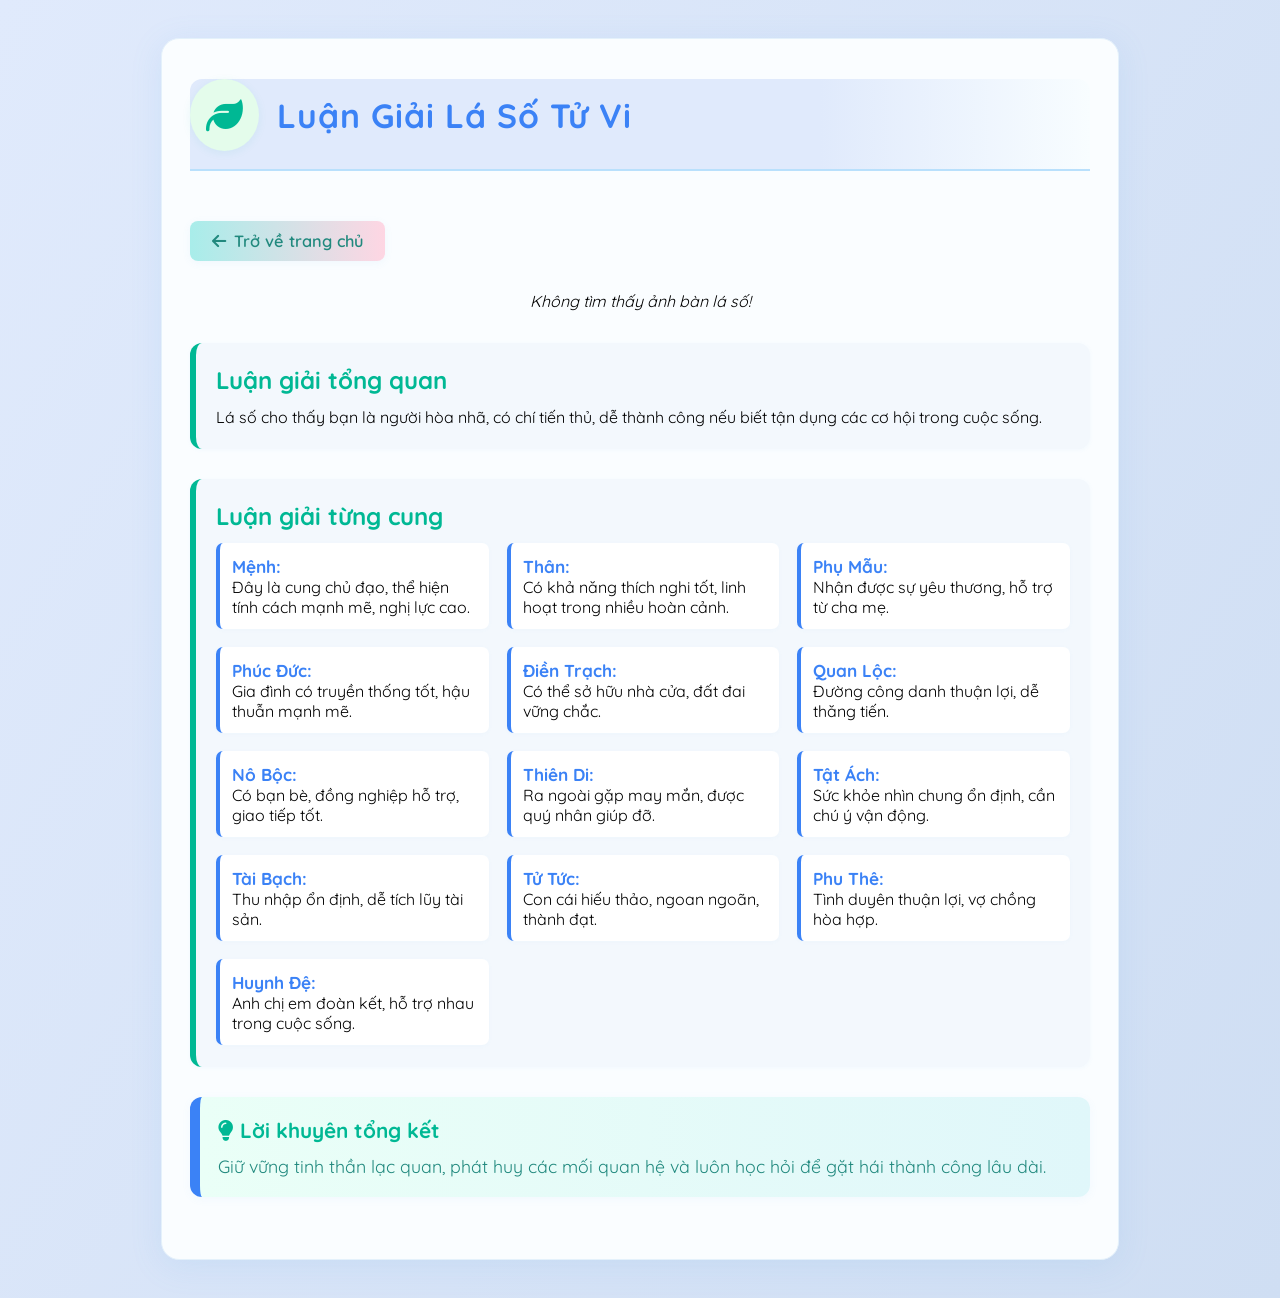
==== luangiai.html @ 6a305ca6 "Add file luận giải" ====
﻿<!DOCTYPE html>
<html lang="vi">
<head>
    <meta charset="UTF-8">
    <title>Luận Giải Lá Số Tử Vi</title>
    <meta name="viewport" content="width=device-width, initial-scale=1">
    <!-- Google Fonts -->
    <link href="https://fonts.googleapis.com/css?family=Quicksand:500,700&display=swap" rel="stylesheet">
    <!-- Font Awesome for icons -->
    <link rel="stylesheet" href="https://cdnjs.cloudflare.com/ajax/libs/font-awesome/6.4.2/css/all.min.css">
    <style>
        body {
            font-family: 'Quicksand', Arial, sans-serif;
            background: linear-gradient(120deg, #e0eafc 0%, #cfdef3 100%);
            margin: 0;
            padding: 0;
        }

        .container {
            max-width: 900px;
            margin: 38px auto;
            background: #fafdff;
            border-radius: 18px;
            box-shadow: 0 6px 32px rgba(98,168,230,0.13);
            padding: 40px 28px 32px 28px;
            border: 1.5px solid #e4f1fb;
        }

        .header {
            display: flex;
            align-items: center;
            gap: 18px;
            margin-bottom: 32px;
            border-bottom: 2px solid #b9e0fc;
            padding-bottom: 18px;
            background: linear-gradient(90deg, #e0eafc 70%, #f8fdff 100%);
            border-radius: 12px 12px 0 0;
        }

            .header .icon {
                font-size: 2.3rem;
                color: #00b894;
                background: #e4fceb;
                border-radius: 50%;
                padding: 13px 16px;
                box-shadow: 0 2px 10px rgba(0,184,148,0.08);
            }

            .header h1 {
                margin: 0;
                color: #3b82f6;
                font-weight: 700;
                font-size: 2.1rem;
                letter-spacing: 1px;
            }

        .back-btn {
            display: inline-flex;
            align-items: center;
            gap: 8px;
            background: linear-gradient(90deg, #a8edea 0%, #fed6e3 100%);
            color: #21897e;
            font-size: 1.02em;
            font-weight: 600;
            padding: 10px 22px;
            border: none;
            border-radius: 8px;
            box-shadow: 0 2px 8px rgba(98,168,230,0.07);
            margin-top: 18px;
            margin-bottom: 30px;
            cursor: pointer;
            transition: background 0.2s, color 0.2s;
            text-decoration: none;
            outline: none;
        }

            .back-btn:hover, .back-btn:focus {
                background: linear-gradient(90deg, #fed6e3 0%, #a8edea 100%);
                color: #00b894;
            }

        .svg-holder {
            text-align: center;
            margin-bottom: 32px;
        }

            .svg-holder img, .svg-holder svg {
                width: 400px;
                max-width: 100%;
                border-radius: 12px;
                background: #f2fcfb;
                padding: 8px;
                border: 1.5px solid #bce3dd;
                box-shadow: 0 2px 10px rgba(0,184,148,0.07);
            }

        .section {
            margin-bottom: 30px;
            background: #f3f8fd;
            border-radius: 12px;
            padding: 22px 20px;
            box-shadow: 0 1px 4px rgba(98,168,230,0.06);
            border-left: 6px solid #00b894;
            transition: background 0.3s;
        }

            .section h2, .section h3 {
                color: #00b894;
                margin-top: 0;
                margin-bottom: 12px;
            }

        .cung-list {
            display: grid;
            grid-template-columns: repeat(auto-fit, minmax(250px, 1fr));
            gap: 18px;
        }

        .cung-item {
            background: #fff;
            border-radius: 7px;
            box-shadow: 0 1px 4px rgba(98,168,230,0.04);
            padding: 13px 12px 12px 12px;
            border-left: 4px solid #3b82f6;
            margin-bottom: 0;
        }

            .cung-item b {
                color: #3b82f6;
                font-size: 1.08em;
            }

        .advice {
            background: linear-gradient(90deg, #eafff7 0%, #e0f7fa 100%);
            border-left: 10px solid #3b82f6;
            padding: 20px 18px;
            border-radius: 12px;
            font-size: 1.11em;
            color: #21897e;
            box-shadow: 0 2px 10px rgba(98,168,230,0.06);
        }

        @media (max-width: 700px) {
            .container {
                padding: 10px 2vw;
            }

            .svg-holder img, .svg-holder svg {
                width: 98vw;
            }

            .section {
                padding: 12px 4px;
            }

            .advice {
                padding: 12px 4px;
            }

            .back-btn {
                width: 100%;
                justify-content: center;
            }
        }
    </style>
</head>
<body>
    <div class="container">
        <div class="header">
            <span class="icon"><i class="fa-solid fa-leaf"></i></span>
            <h1>Luận Giải Lá Số Tử Vi</h1>
        </div>
        <a class="back-btn" href="index.html">
            <i class="fa-solid fa-arrow-left"></i> Trở về trang chủ
        </a>
        <div class="svg-holder" id="svg-holder">
            <!-- SVG hoặc hình ảnh lá số sẽ được hiển thị tại đây -->
            <em>Đang tải lá số...</em>
        </div>
        <div class="section" id="general">
            <h2>Luận giải tổng quan</h2>
            <div id="general-content">Đang tải...</div>
        </div>
        <div class="section" id="cung">
            <h2>Luận giải từng cung</h2>
            <div class="cung-list" id="cung-content">
                Đang tải...
            </div>
        </div>
        <div class="section advice" id="advice">
            <h3><i class="fa-solid fa-lightbulb"></i> Lời khuyên tổng kết</h3>
            <div id="advice-content">Đang tải...</div>
        </div>
    </div>
    <script>
        // Hàm này nhận dữ liệu từ JS khác để hiển thị lên giao diện
        function setLasoData({  general, cung, advice }) {
            const anhBanLaSo = localStorage.getItem('anhBanLaSo');
            if (anhBanLaSo) {
                document.getElementById('svg-holder').innerHTML =
                    `<img src="${anhBanLaSo}" alt="Ảnh bàn lá số" style="max-width:400px;width:100%;border-radius:12px;border:1.5px solid #bce3dd;">`;
            } else {
                document.getElementById('svg-holder').innerHTML =
                    "<em>Không tìm thấy ảnh bàn lá số!</em>";
            }
            // Luận giải tổng quan
            document.getElementById('general-content').innerText = general || 'Chưa có dữ liệu';
            // Luận giải từng cung
            if (Array.isArray(cung) && cung.length > 0) {
                document.getElementById('cung-content').innerHTML =
                    cung.map((item, idx) =>
                        `<div class="cung-item">
                   <b>${item.tenCung}:</b> <br>
                   <span>${item.luandai || ''}</span>
                 </div>`
                    ).join('');
            } else {
                document.getElementById('cung-content').innerHTML = '<em>Chưa có dữ liệu</em>';
            }
            // Lời khuyên
            document.getElementById('advice-content').innerText = advice || 'Chưa có dữ liệu';
        }

        // DEMO dữ liệu mẫu với đầy đủ 13 cung
        setLasoData({
           
            general: "Lá số cho thấy bạn là người hòa nhã, có chí tiến thủ, dễ thành công nếu biết tận dụng các cơ hội trong cuộc sống.",
            cung: [
                { tenCung: 'Mệnh', luandai: 'Đây là cung chủ đạo, thể hiện tính cách mạnh mẽ, nghị lực cao.' },
                { tenCung: 'Thân', luandai: 'Có khả năng thích nghi tốt, linh hoạt trong nhiều hoàn cảnh.' },
                { tenCung: 'Phụ Mẫu', luandai: 'Nhận được sự yêu thương, hỗ trợ từ cha mẹ.' },
                { tenCung: 'Phúc Đức', luandai: 'Gia đình có truyền thống tốt, hậu thuẫn mạnh mẽ.' },
                { tenCung: 'Điền Trạch', luandai: 'Có thể sở hữu nhà cửa, đất đai vững chắc.' },
                { tenCung: 'Quan Lộc', luandai: 'Đường công danh thuận lợi, dễ thăng tiến.' },
                { tenCung: 'Nô Bộc', luandai: 'Có bạn bè, đồng nghiệp hỗ trợ, giao tiếp tốt.' },
                { tenCung: 'Thiên Di', luandai: 'Ra ngoài gặp may mắn, được quý nhân giúp đỡ.' },
                { tenCung: 'Tật Ách', luandai: 'Sức khỏe nhìn chung ổn định, cần chú ý vận động.' },
                { tenCung: 'Tài Bạch', luandai: 'Thu nhập ổn định, dễ tích lũy tài sản.' },
                { tenCung: 'Tử Tức', luandai: 'Con cái hiếu thảo, ngoan ngoãn, thành đạt.' },
                { tenCung: 'Phu Thê', luandai: 'Tình duyên thuận lợi, vợ chồng hòa hợp.' },
                { tenCung: 'Huynh Đệ', luandai: 'Anh chị em đoàn kết, hỗ trợ nhau trong cuộc sống.' }
            ],
            advice: "Giữ vững tinh thần lạc quan, phát huy các mối quan hệ và luôn học hỏi để gặt hái thành công lâu dài."
        });

       
    </script>
</body>
</html>
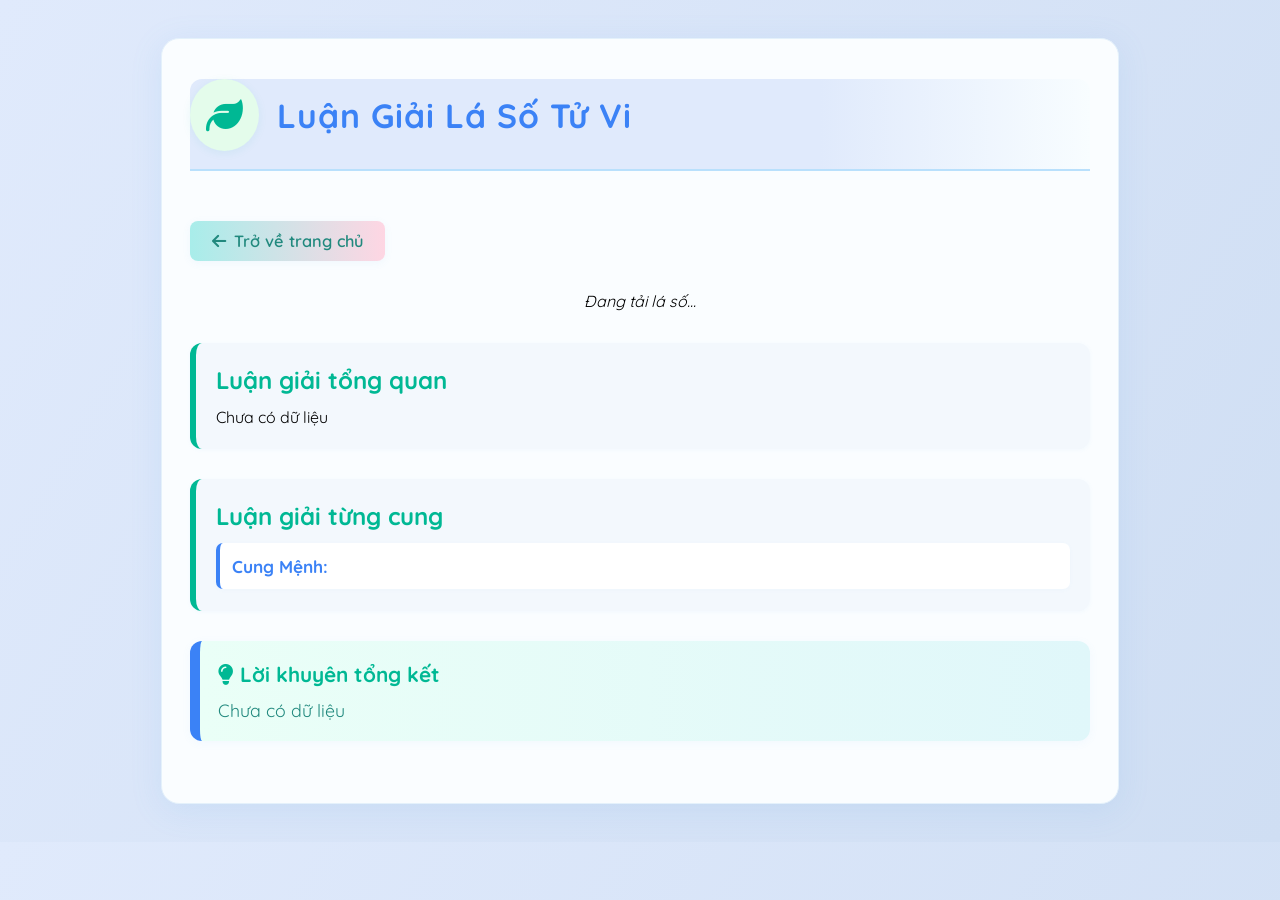
==== commit 92c530d2: "xuất các luận giải" ====
--- a/luangiai.html
+++ b/luangiai.html
@@ -193,57 +193,27 @@
         </div>
     </div>
     <script>
-        // Hàm này nhận dữ liệu từ JS khác để hiển thị lên giao diện
-        function setLasoData({  general, cung, advice }) {
-            const anhBanLaSo = localStorage.getItem('anhBanLaSo');
-            if (anhBanLaSo) {
-                document.getElementById('svg-holder').innerHTML =
-                    `<img src="${anhBanLaSo}" alt="Ảnh bàn lá số" style="max-width:400px;width:100%;border-radius:12px;border:1.5px solid #bce3dd;">`;
-            } else {
-                document.getElementById('svg-holder').innerHTML =
-                    "<em>Không tìm thấy ảnh bàn lá số!</em>";
-            }
-            // Luận giải tổng quan
+        // Hàm nhận context do main.js truyền vào
+        window.setLasoData = function ({ general, cung, advice }) {
             document.getElementById('general-content').innerText = general || 'Chưa có dữ liệu';
-            // Luận giải từng cung
             if (Array.isArray(cung) && cung.length > 0) {
                 document.getElementById('cung-content').innerHTML =
-                    cung.map((item, idx) =>
+                    cung.map(item =>
                         `<div class="cung-item">
-                   <b>${item.tenCung}:</b> <br>
-                   <span>${item.luandai || ''}</span>
-                 </div>`
+                        <b>${item.tenCung}:</b> <br>
+                        <span>${item.luandai || ''}</span>
+                    </div>`
                     ).join('');
             } else {
                 document.getElementById('cung-content').innerHTML = '<em>Chưa có dữ liệu</em>';
             }
-            // Lời khuyên
             document.getElementById('advice-content').innerText = advice || 'Chưa có dữ liệu';
         }
 
-        // DEMO dữ liệu mẫu với đầy đủ 13 cung
-        setLasoData({
-           
-            general: "Lá số cho thấy bạn là người hòa nhã, có chí tiến thủ, dễ thành công nếu biết tận dụng các cơ hội trong cuộc sống.",
-            cung: [
-                { tenCung: 'Mệnh', luandai: 'Đây là cung chủ đạo, thể hiện tính cách mạnh mẽ, nghị lực cao.' },
-                { tenCung: 'Thân', luandai: 'Có khả năng thích nghi tốt, linh hoạt trong nhiều hoàn cảnh.' },
-                { tenCung: 'Phụ Mẫu', luandai: 'Nhận được sự yêu thương, hỗ trợ từ cha mẹ.' },
-                { tenCung: 'Phúc Đức', luandai: 'Gia đình có truyền thống tốt, hậu thuẫn mạnh mẽ.' },
-                { tenCung: 'Điền Trạch', luandai: 'Có thể sở hữu nhà cửa, đất đai vững chắc.' },
-                { tenCung: 'Quan Lộc', luandai: 'Đường công danh thuận lợi, dễ thăng tiến.' },
-                { tenCung: 'Nô Bộc', luandai: 'Có bạn bè, đồng nghiệp hỗ trợ, giao tiếp tốt.' },
-                { tenCung: 'Thiên Di', luandai: 'Ra ngoài gặp may mắn, được quý nhân giúp đỡ.' },
-                { tenCung: 'Tật Ách', luandai: 'Sức khỏe nhìn chung ổn định, cần chú ý vận động.' },
-                { tenCung: 'Tài Bạch', luandai: 'Thu nhập ổn định, dễ tích lũy tài sản.' },
-                { tenCung: 'Tử Tức', luandai: 'Con cái hiếu thảo, ngoan ngoãn, thành đạt.' },
-                { tenCung: 'Phu Thê', luandai: 'Tình duyên thuận lợi, vợ chồng hòa hợp.' },
-                { tenCung: 'Huynh Đệ', luandai: 'Anh chị em đoàn kết, hỗ trợ nhau trong cuộc sống.' }
-            ],
-            advice: "Giữ vững tinh thần lạc quan, phát huy các mối quan hệ và luôn học hỏi để gặt hái thành công lâu dài."
-        });
-
-       
     </script>
+    <script type="module"src="luanchung.js"></script>
+    <script type="module"src="luancungmenh.js"></script>
+    <script type="module"src="advices.js"></script>
+    <script type="module" src="luangiai.js"></script>
 </body>
 </html>
